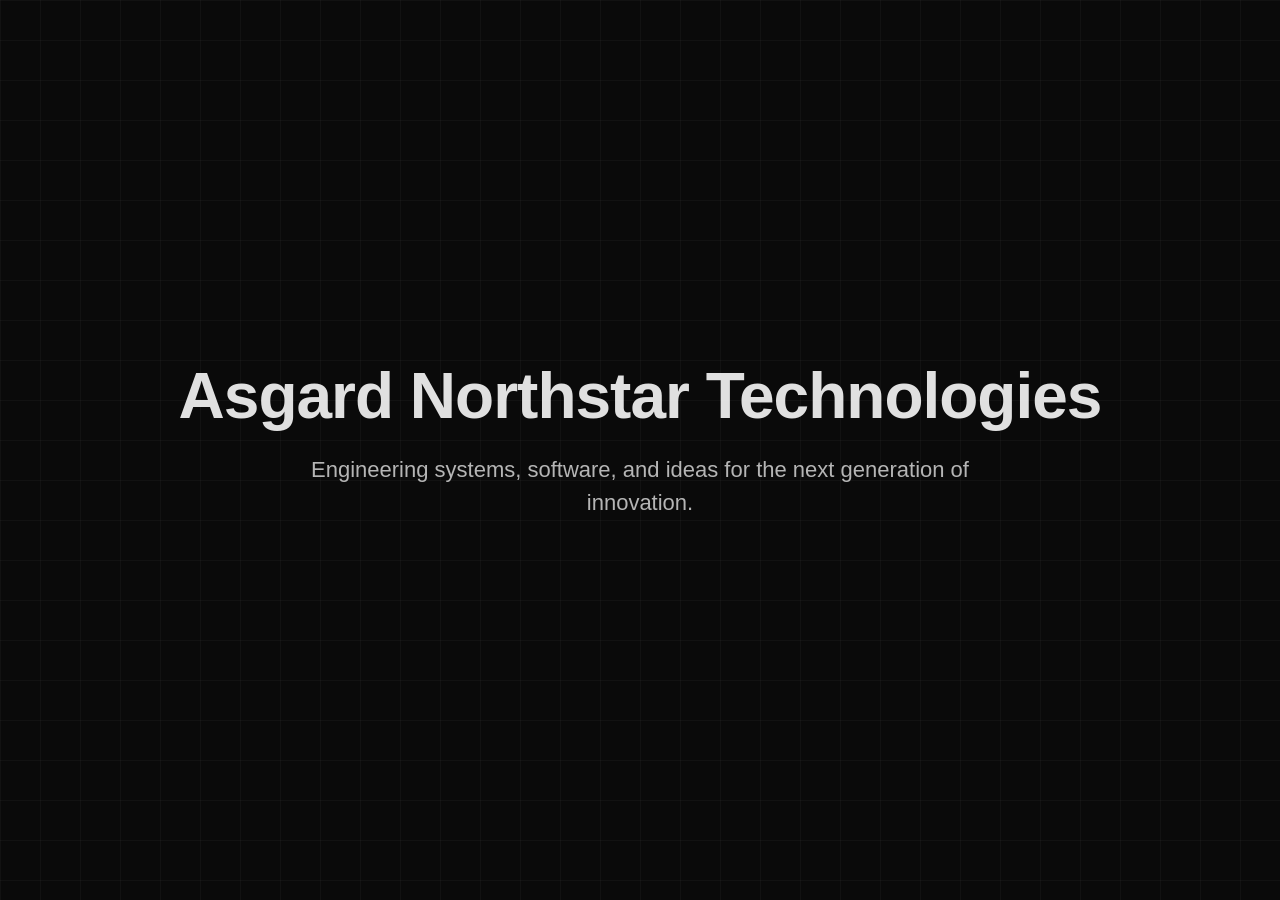
==== index.html @ 4096d84d "Refactor index.html styles and update hero text Updated styles and content in index.html for improve" ====
<!DOCTYPE html>
<html>
<head>
    <meta charset="UTF-8">
    <title>Asgard Northstar Technologies</title>
    <style>
        body {
            margin: 0;
            background: #0a0a0a;
            color: #e0e0e0;
            font-family: "Inter", Arial, sans-serif;
            overflow-x: hidden;
        }

        .hero {
            height: 100vh;
            display: flex;
            flex-direction: column;
            justify-content: center;
            align-items: center;
            text-align: center;
            padding: 0 20px;
        }

        h1 {
            font-size: 64px;
            font-weight: 600;
            margin: 0;
            letter-spacing: -1px;
        }

        p {
            font-size: 22px;
            max-width: 700px;
            margin-top: 20px;
            opacity: 0.8;
            line-height: 1.5;
        }

        .grid {
            position: absolute;
            top: 0;
            left: 0;
            width: 100%;
            height: 100%;
            background-image: 
                linear-gradient(rgba(255,255,255,0.03) 1px, transparent 1px),
                linear-gradient(90deg, rgba(255,255,255,0.03) 1px, transparent 1px);
            background-size: 40px 40px;
            pointer-events: none;
            animation: fadeGrid 6s ease-in-out infinite alternate;
        }

        @keyframes fadeGrid {
            from { opacity: 0.05; }
            to { opacity: 0.15; }
        }
    </style>
</head>
<body>

<div class="grid"></div>

<div class="hero">
    <h1>Asgard Northstar Technologies</h1>
    <p>Engineering systems, software, and ideas for the next generation of innovation.</p>
</div>

</body>
</html>
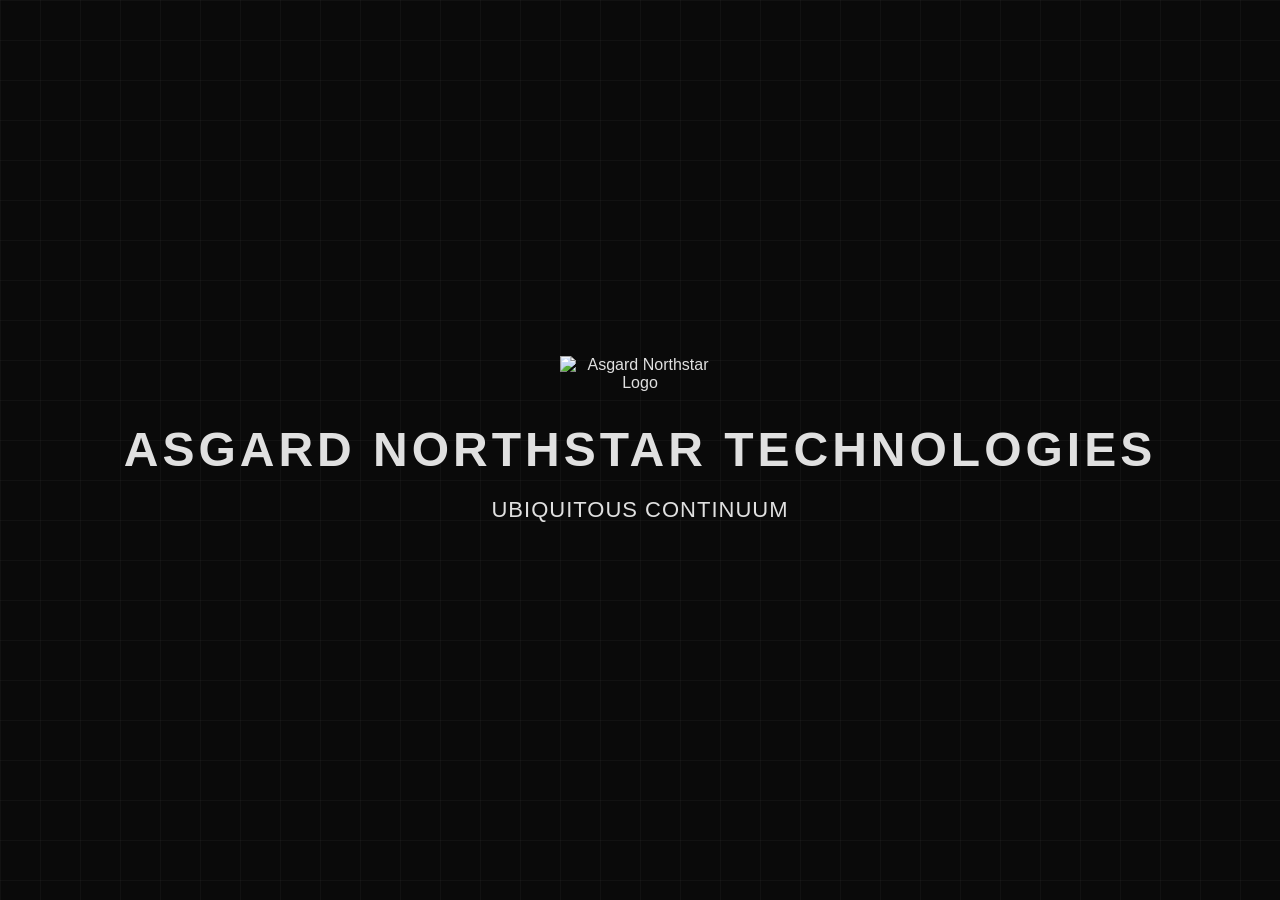
==== commit 2ee6b21d: "Revise branding elements in index.html Updated title and header text for branding consistency. Added" ====
--- a/index.html
+++ b/index.html
@@ -2,13 +2,13 @@
 <html>
 <head>
     <meta charset="UTF-8">
-    <title>Asgard Northstar Technologies</title>
+    <title>ASGARD NORTHSTAR TECHNOLOGIES</title>
     <style>
         body {
             margin: 0;
             background: #0a0a0a;
             color: #e0e0e0;
-            font-family: "Inter", Arial, sans-serif;
+            font-family: "Inter", "Segoe UI", Arial, sans-serif;
             overflow-x: hidden;
         }
 
@@ -22,19 +22,29 @@
             padding: 0 20px;
         }
 
+        .logo {
+            width: 160px;
+            margin-bottom: 30px;
+            opacity: 0;
+            animation: fadeIn 1.5s ease forwards;
+        }
+
         h1 {
-            font-size: 64px;
+            font-size: 48px;
             font-weight: 600;
             margin: 0;
-            letter-spacing: -1px;
+            letter-spacing: 4px;
+            opacity: 0;
+            animation: fadeIn 1.5s ease forwards 0.3s;
         }
 
         p {
             font-size: 22px;
             max-width: 700px;
             margin-top: 20px;
-            opacity: 0.8;
-            line-height: 1.5;
+            opacity: 0;
+            animation: fadeIn 1.5s ease forwards 0.6s;
+            letter-spacing: 1px;
         }
 
         .grid {
@@ -55,6 +65,11 @@
             from { opacity: 0.05; }
             to { opacity: 0.15; }
         }
+
+        @keyframes fadeIn {
+            from { opacity: 0; transform: translateY(10px); }
+            to { opacity: 1; transform: translateY(0); }
+        }
     </style>
 </head>
 <body>
@@ -62,8 +77,9 @@
 <div class="grid"></div>
 
 <div class="hero">
-    <h1>Asgard Northstar Technologies</h1>
-    <p>Engineering systems, software, and ideas for the next generation of innovation.</p>
+    <img src="logo.png" class="logo" alt="Asgard Northstar Logo">
+    <h1>ASGARD NORTHSTAR TECHNOLOGIES</h1>
+    <p>UBIQUITOUS CONTINUUM</p>
 </div>
 
 </body>
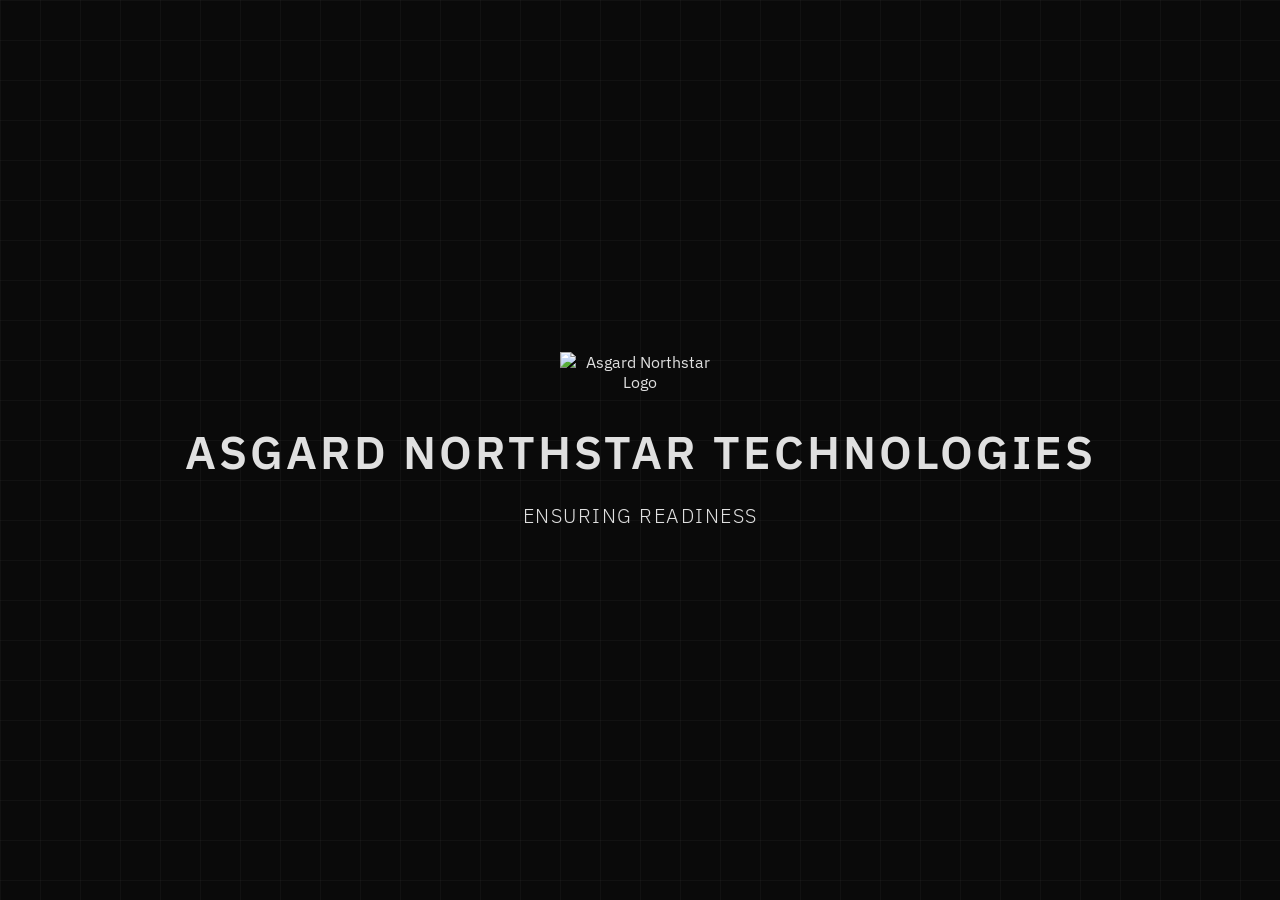
==== commit 07a2b17a: "Revise styles and update hero section text Updated font family to 'IBM Plex Sans' and adjusted font " ====
--- a/index.html
+++ b/index.html
@@ -3,12 +3,16 @@
 <head>
     <meta charset="UTF-8">
     <title>ASGARD NORTHSTAR TECHNOLOGIES</title>
+
+    <!-- Palantir‑style font stack -->
     <style>
+        @import url('https://fonts.googleapis.com/css2?family=IBM+Plex+Sans:wght@300;400;600&display=swap');
+
         body {
             margin: 0;
             background: #0a0a0a;
             color: #e0e0e0;
-            font-family: "Inter", "Segoe UI", Arial, sans-serif;
+            font-family: "IBM Plex Sans", "Segoe UI", Arial, sans-serif;
             overflow-x: hidden;
         }
 
@@ -30,21 +34,22 @@
         }
 
         h1 {
-            font-size: 48px;
+            font-size: 46px;
             font-weight: 600;
             margin: 0;
-            letter-spacing: 4px;
+            letter-spacing: 3px;
             opacity: 0;
             animation: fadeIn 1.5s ease forwards 0.3s;
         }
 
         p {
-            font-size: 22px;
+            font-size: 20px;
             max-width: 700px;
             margin-top: 20px;
             opacity: 0;
             animation: fadeIn 1.5s ease forwards 0.6s;
-            letter-spacing: 1px;
+            letter-spacing: 1.5px;
+            font-weight: 300;
         }
 
         .grid {
@@ -79,7 +84,7 @@
 <div class="hero">
     <img src="logo.png" class="logo" alt="Asgard Northstar Logo">
     <h1>ASGARD NORTHSTAR TECHNOLOGIES</h1>
-    <p>UBIQUITOUS CONTINUUM</p>
+    <p>ENSURING READINESS</p>
 </div>
 
 </body>
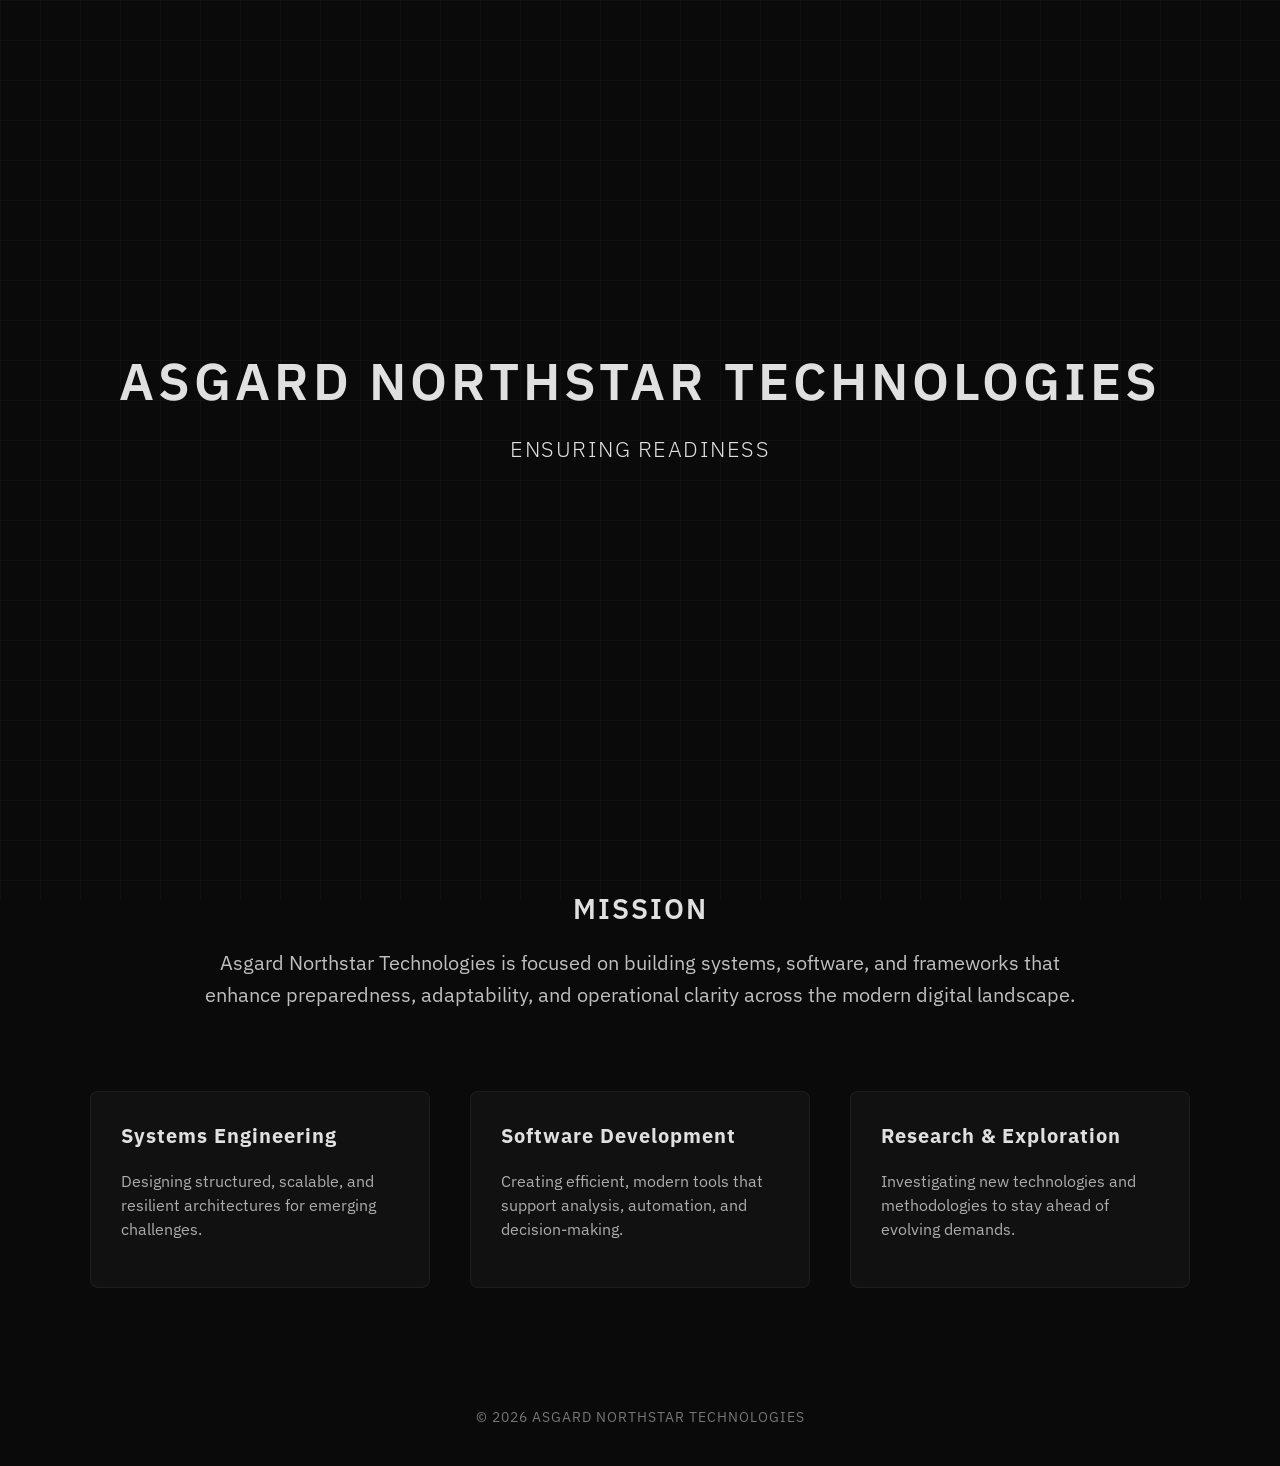
==== commit 75e80947: "Refactor index.html for layout and style improvements Updated styles and structure for the hero and " ====
--- a/index.html
+++ b/index.html
@@ -4,7 +4,7 @@
     <meta charset="UTF-8">
     <title>ASGARD NORTHSTAR TECHNOLOGIES</title>
 
-    <!-- Palantir‑style font stack -->
+    <!-- Palantir-style font -->
     <style>
         @import url('https://fonts.googleapis.com/css2?family=IBM+Plex+Sans:wght@300;400;600&display=swap');
 
@@ -16,44 +16,9 @@
             overflow-x: hidden;
         }
 
-        .hero {
-            height: 100vh;
-            display: flex;
-            flex-direction: column;
-            justify-content: center;
-            align-items: center;
-            text-align: center;
-            padding: 0 20px;
-        }
-
-        .logo {
-            width: 160px;
-            margin-bottom: 30px;
-            opacity: 0;
-            animation: fadeIn 1.5s ease forwards;
-        }
-
-        h1 {
-            font-size: 46px;
-            font-weight: 600;
-            margin: 0;
-            letter-spacing: 3px;
-            opacity: 0;
-            animation: fadeIn 1.5s ease forwards 0.3s;
-        }
-
-        p {
-            font-size: 20px;
-            max-width: 700px;
-            margin-top: 20px;
-            opacity: 0;
-            animation: fadeIn 1.5s ease forwards 0.6s;
-            letter-spacing: 1.5px;
-            font-weight: 300;
-        }
-
+        /* Subtle animated grid background */
         .grid {
-            position: absolute;
+            position: fixed;
             top: 0;
             left: 0;
             width: 100%;
@@ -64,6 +29,7 @@
             background-size: 40px 40px;
             pointer-events: none;
             animation: fadeGrid 6s ease-in-out infinite alternate;
+            z-index: -1;
         }
 
         @keyframes fadeGrid {
@@ -71,21 +37,151 @@
             to { opacity: 0.15; }
         }
 
+        /* HERO SECTION */
+        .hero {
+            height: 90vh;
+            display: flex;
+            flex-direction: column;
+            justify-content: center;
+            align-items: center;
+            text-align: center;
+            padding: 0 20px;
+        }
+
+        h1 {
+            font-size: 52px;
+            font-weight: 600;
+            margin: 0;
+            letter-spacing: 4px;
+            opacity: 0;
+            animation: fadeIn 1.5s ease forwards;
+        }
+
+        .tagline {
+            font-size: 22px;
+            margin-top: 20px;
+            opacity: 0;
+            animation: fadeIn 1.5s ease forwards 0.3s;
+            letter-spacing: 1.5px;
+            font-weight: 300;
+        }
+
+        /* SECTION HEADERS */
+        .section-title {
+            font-size: 28px;
+            font-weight: 600;
+            letter-spacing: 2px;
+            margin-bottom: 20px;
+            text-align: center;
+        }
+
+        /* MISSION SECTION */
+        .mission {
+            max-width: 900px;
+            margin: 80px auto;
+            text-align: center;
+            padding: 0 20px;
+        }
+
+        .mission p {
+            font-size: 20px;
+            line-height: 1.6;
+            opacity: 0.85;
+        }
+
+        /* CAPABILITIES SECTION */
+        .capabilities {
+            max-width: 1100px;
+            margin: 80px auto;
+            padding: 0 20px;
+            display: grid;
+            grid-template-columns: repeat(auto-fit, minmax(260px, 1fr));
+            gap: 40px;
+        }
+
+        .cap-block {
+            background: rgba(255,255,255,0.03);
+            padding: 30px;
+            border-radius: 8px;
+            border: 1px solid rgba(255,255,255,0.05);
+            transition: 0.3s ease;
+        }
+
+        .cap-block:hover {
+            background: rgba(255,255,255,0.06);
+            transform: translateY(-4px);
+        }
+
+        .cap-block h3 {
+            margin-top: 0;
+            font-size: 20px;
+            letter-spacing: 1px;
+        }
+
+        .cap-block p {
+            font-size: 16px;
+            opacity: 0.75;
+            line-height: 1.5;
+        }
+
+        /* FOOTER */
+        footer {
+            text-align: center;
+            padding: 40px;
+            opacity: 0.5;
+            font-size: 14px;
+            letter-spacing: 1px;
+        }
+
+        /* Fade-in animation */
         @keyframes fadeIn {
             from { opacity: 0; transform: translateY(10px); }
             to { opacity: 1; transform: translateY(0); }
         }
     </style>
 </head>
+
 <body>
 
 <div class="grid"></div>
 
+<!-- HERO -->
 <div class="hero">
-    <img src="logo.png" class="logo" alt="Asgard Northstar Logo">
     <h1>ASGARD NORTHSTAR TECHNOLOGIES</h1>
-    <p>ENSURING READINESS</p>
+    <div class="tagline">ENSURING READINESS</div>
 </div>
+
+<!-- MISSION -->
+<div class="mission">
+    <div class="section-title">MISSION</div>
+    <p>
+        Asgard Northstar Technologies is focused on building systems, software, and frameworks 
+        that enhance preparedness, adaptability, and operational clarity across the modern digital landscape.
+    </p>
+</div>
+
+<!-- CAPABILITIES -->
+<div class="capabilities">
+    <div class="cap-block">
+        <h3>Systems Engineering</h3>
+        <p>Designing structured, scalable, and resilient architectures for emerging challenges.</p>
+    </div>
+
+    <div class="cap-block">
+        <h3>Software Development</h3>
+        <p>Creating efficient, modern tools that support analysis, automation, and decision-making.</p>
+    </div>
+
+    <div class="cap-block">
+        <h3>Research & Exploration</h3>
+        <p>Investigating new technologies and methodologies to stay ahead of evolving demands.</p>
+    </div>
+</div>
+
+<!-- FOOTER -->
+<footer>
+    © 2026 ASGARD NORTHSTAR TECHNOLOGIES
+</footer>
 
 </body>
 </html>
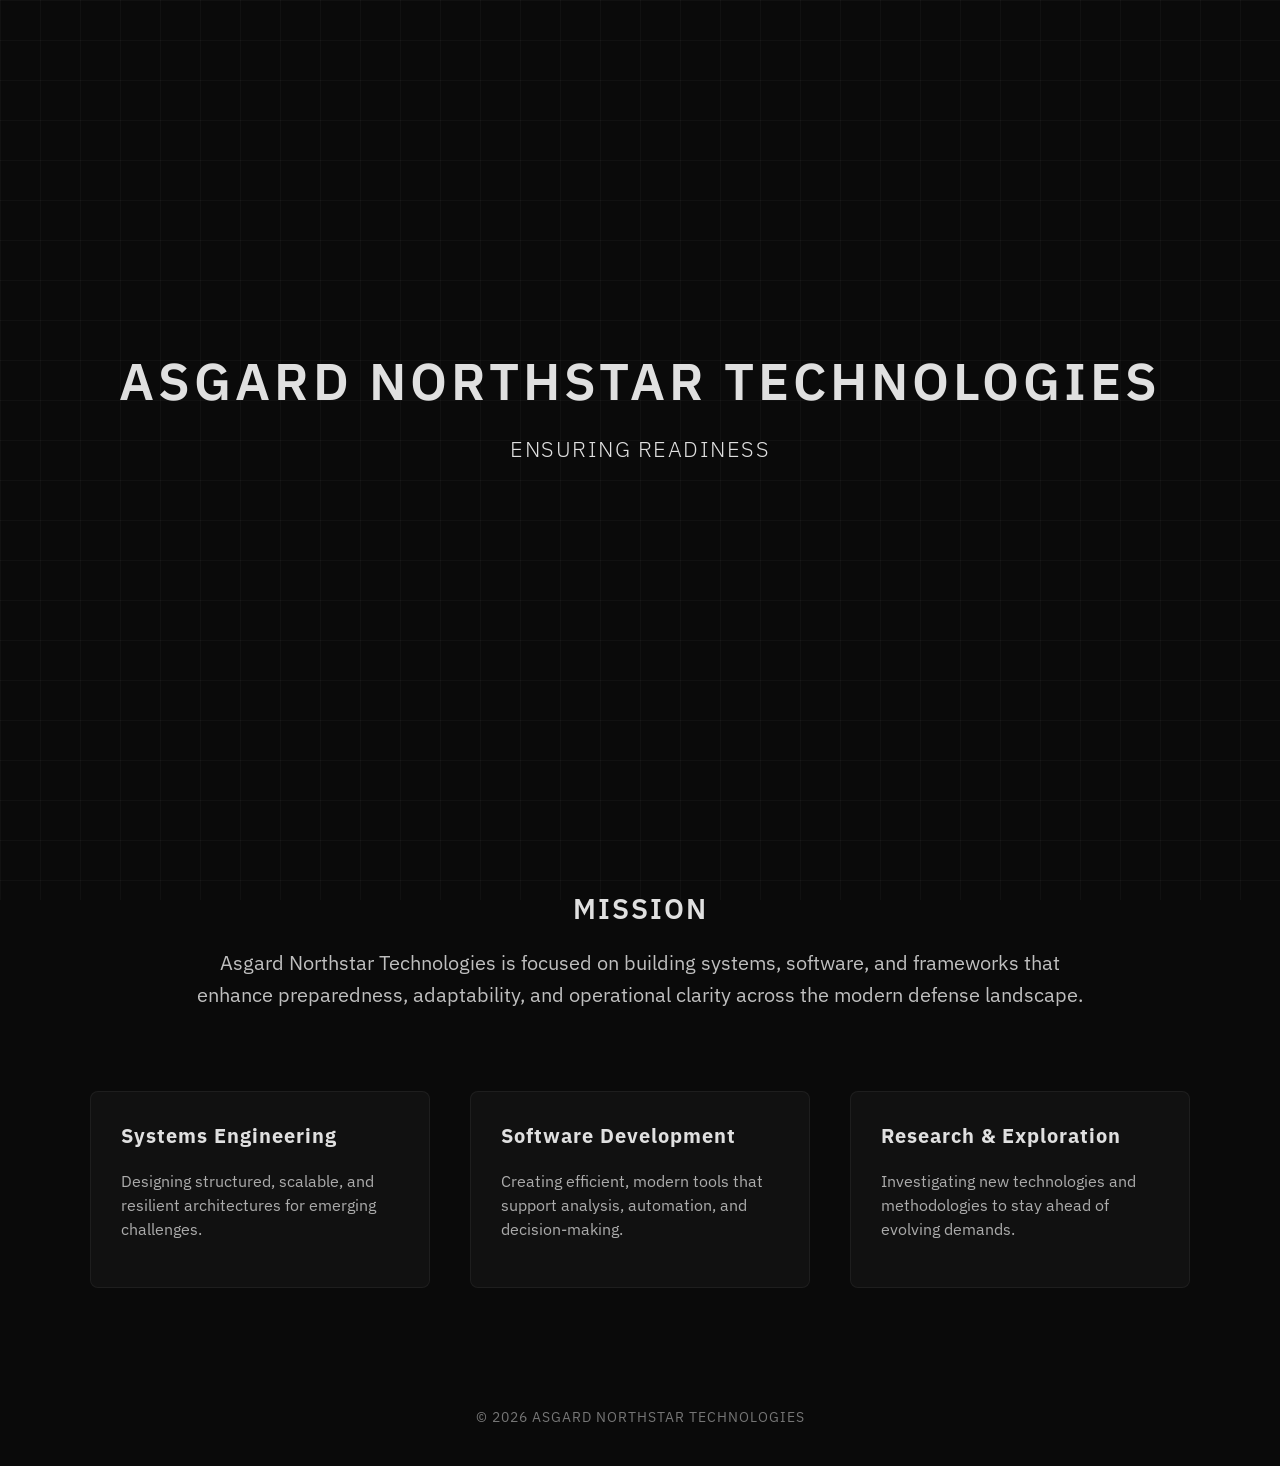
==== commit 44d149f7: "Update mission statement to reflect defense focus" ====
--- a/index.html
+++ b/index.html
@@ -156,7 +156,7 @@
     <div class="section-title">MISSION</div>
     <p>
         Asgard Northstar Technologies is focused on building systems, software, and frameworks 
-        that enhance preparedness, adaptability, and operational clarity across the modern digital landscape.
+        that enhance preparedness, adaptability, and operational clarity across the modern defense landscape.
     </p>
 </div>
 
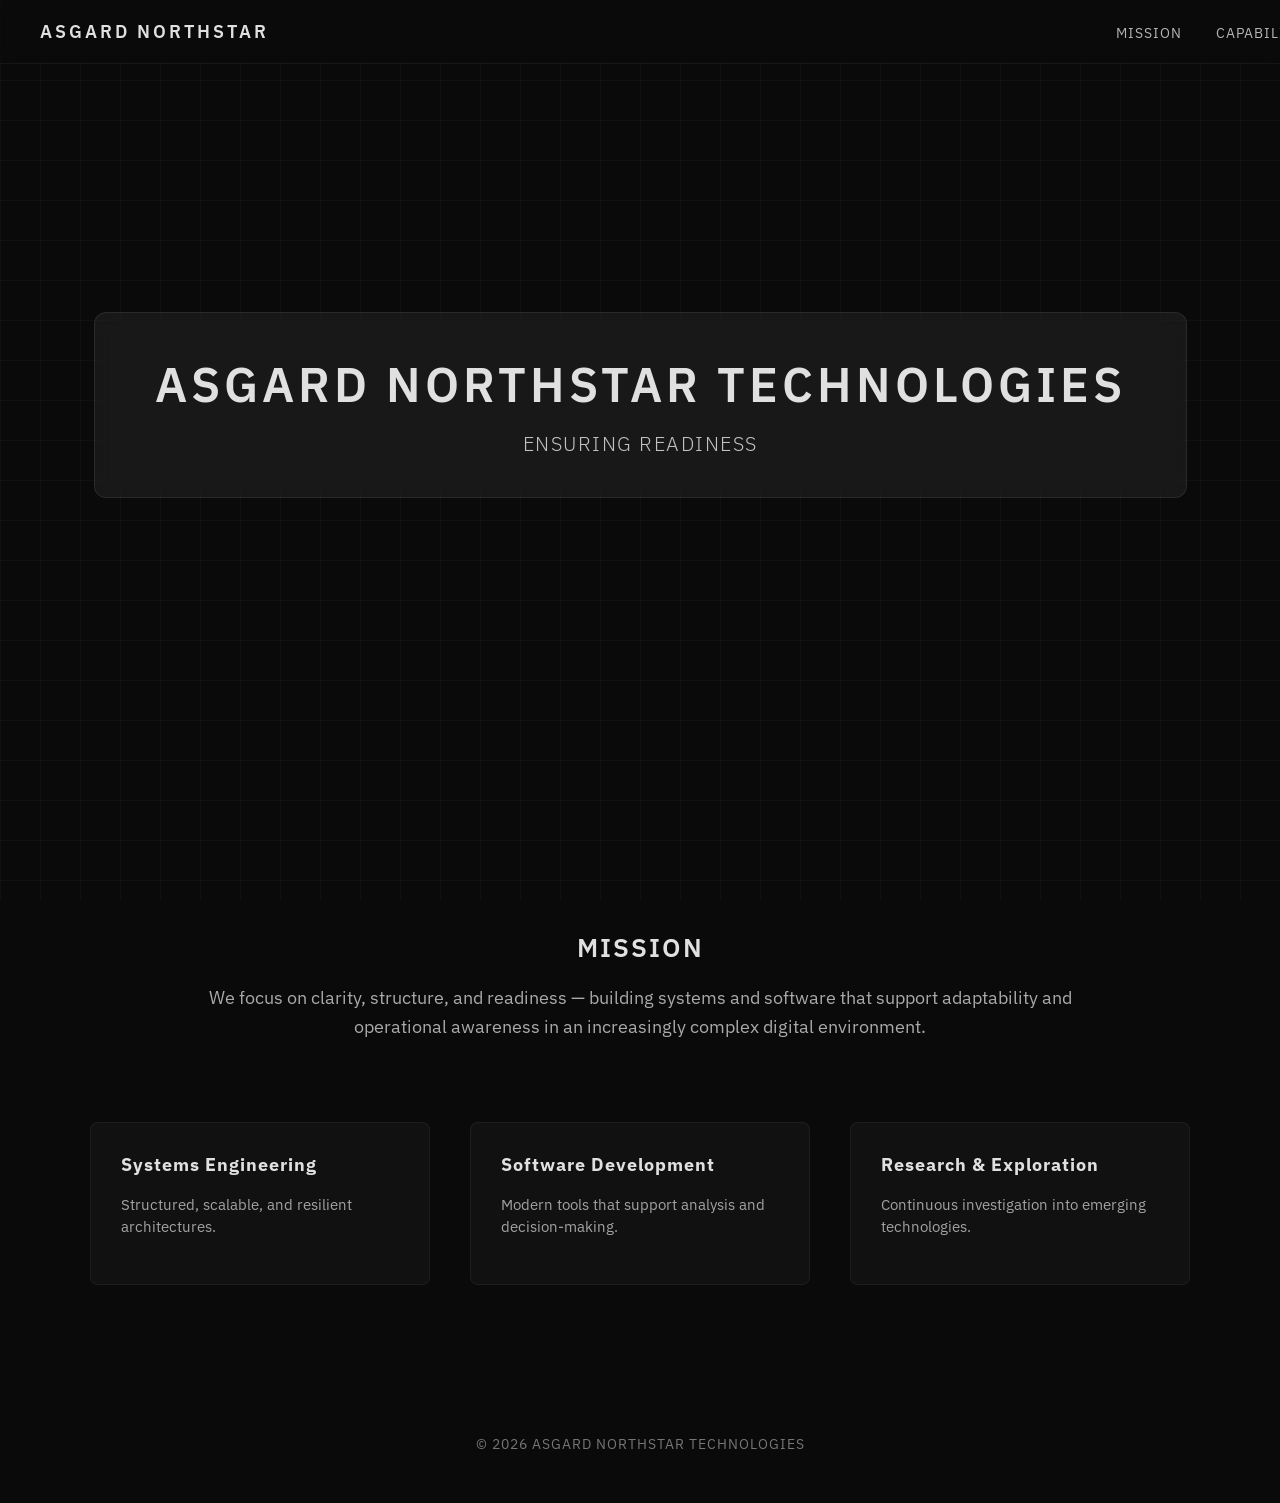
==== commit 76a7f7c8: "Refactor index.html for improved layout and styling Updated the title and improved the layout and st" ====
--- a/index.html
+++ b/index.html
@@ -2,7 +2,7 @@
 <html>
 <head>
     <meta charset="UTF-8">
-    <title>ASGARD NORTHSTAR TECHNOLOGIES</title>
+    <title>AsgardNorthstar</title>
 
     <!-- Palantir-style font -->
     <style>
@@ -16,7 +16,43 @@
             overflow-x: hidden;
         }
 
-        /* Subtle animated grid background */
+        /* NAVIGATION */
+        nav {
+            width: 100%;
+            padding: 20px 40px;
+            display: flex;
+            justify-content: space-between;
+            align-items: center;
+            position: fixed;
+            top: 0;
+            left: 0;
+            background: rgba(10,10,10,0.6);
+            backdrop-filter: blur(8px);
+            border-bottom: 1px solid rgba(255,255,255,0.05);
+            z-index: 10;
+        }
+
+        nav .brand {
+            font-size: 18px;
+            letter-spacing: 3px;
+            font-weight: 600;
+        }
+
+        nav .links a {
+            margin-left: 30px;
+            text-decoration: none;
+            color: #e0e0e0;
+            font-size: 14px;
+            letter-spacing: 1px;
+            opacity: 0.8;
+            transition: 0.2s ease;
+        }
+
+        nav .links a:hover {
+            opacity: 1;
+        }
+
+        /* GRID BACKGROUND */
         .grid {
             position: fixed;
             top: 0;
@@ -37,7 +73,7 @@
             to { opacity: 0.15; }
         }
 
-        /* HERO SECTION */
+        /* HERO */
         .hero {
             height: 90vh;
             display: flex;
@@ -48,48 +84,54 @@
             padding: 0 20px;
         }
 
+        .hero-panel {
+            background: rgba(255,255,255,0.06);
+            backdrop-filter: blur(10px);
+            padding: 40px 60px;
+            border-radius: 12px;
+            border: 1px solid rgba(255,255,255,0.08);
+            animation: fadeIn 1.5s ease forwards;
+        }
+
         h1 {
-            font-size: 52px;
+            font-size: 48px;
             font-weight: 600;
             margin: 0;
             letter-spacing: 4px;
-            opacity: 0;
-            animation: fadeIn 1.5s ease forwards;
         }
 
         .tagline {
-            font-size: 22px;
-            margin-top: 20px;
-            opacity: 0;
-            animation: fadeIn 1.5s ease forwards 0.3s;
+            font-size: 20px;
+            margin-top: 15px;
             letter-spacing: 1.5px;
             font-weight: 300;
-        }
-
-        /* SECTION HEADERS */
+            opacity: 0.85;
+        }
+
+        /* SECTION TITLES */
         .section-title {
-            font-size: 28px;
+            font-size: 26px;
             font-weight: 600;
             letter-spacing: 2px;
             margin-bottom: 20px;
             text-align: center;
         }
 
-        /* MISSION SECTION */
+        /* MISSION */
         .mission {
             max-width: 900px;
-            margin: 80px auto;
+            margin: 120px auto 80px auto;
             text-align: center;
             padding: 0 20px;
         }
 
         .mission p {
-            font-size: 20px;
+            font-size: 18px;
             line-height: 1.6;
-            opacity: 0.85;
-        }
-
-        /* CAPABILITIES SECTION */
+            opacity: 0.75;
+        }
+
+        /* CAPABILITIES */
         .capabilities {
             max-width: 1100px;
             margin: 80px auto;
@@ -114,23 +156,24 @@
 
         .cap-block h3 {
             margin-top: 0;
-            font-size: 20px;
+            font-size: 18px;
             letter-spacing: 1px;
         }
 
         .cap-block p {
-            font-size: 16px;
-            opacity: 0.75;
+            font-size: 15px;
+            opacity: 0.7;
             line-height: 1.5;
         }
 
         /* FOOTER */
         footer {
             text-align: center;
-            padding: 40px;
+            padding: 50px;
             opacity: 0.5;
             font-size: 14px;
             letter-spacing: 1px;
+            margin-top: 100px;
         }
 
         /* Fade-in animation */
@@ -145,36 +188,46 @@
 
 <div class="grid"></div>
 
+<nav>
+    <div class="brand">ASGARD NORTHSTAR</div>
+    <div class="links">
+        <a href="#mission">MISSION</a>
+        <a href="#capabilities">CAPABILITIES</a>
+    </div>
+</nav>
+
 <!-- HERO -->
 <div class="hero">
-    <h1>ASGARD NORTHSTAR TECHNOLOGIES</h1>
-    <div class="tagline">ENSURING READINESS</div>
+    <div class="hero-panel">
+        <h1>ASGARD NORTHSTAR TECHNOLOGIES</h1>
+        <div class="tagline">ENSURING READINESS</div>
+    </div>
 </div>
 
 <!-- MISSION -->
-<div class="mission">
+<div id="mission" class="mission">
     <div class="section-title">MISSION</div>
     <p>
-        Asgard Northstar Technologies is focused on building systems, software, and frameworks 
-        that enhance preparedness, adaptability, and operational clarity across the modern defense landscape.
+        We focus on clarity, structure, and readiness — building systems and software that support 
+        adaptability and operational awareness in an increasingly complex digital environment.
     </p>
 </div>
 
 <!-- CAPABILITIES -->
-<div class="capabilities">
+<div id="capabilities" class="capabilities">
     <div class="cap-block">
         <h3>Systems Engineering</h3>
-        <p>Designing structured, scalable, and resilient architectures for emerging challenges.</p>
+        <p>Structured, scalable, and resilient architectures.</p>
     </div>
 
     <div class="cap-block">
         <h3>Software Development</h3>
-        <p>Creating efficient, modern tools that support analysis, automation, and decision-making.</p>
+        <p>Modern tools that support analysis and decision-making.</p>
     </div>
 
     <div class="cap-block">
         <h3>Research & Exploration</h3>
-        <p>Investigating new technologies and methodologies to stay ahead of evolving demands.</p>
+        <p>Continuous investigation into emerging technologies.</p>
     </div>
 </div>
 
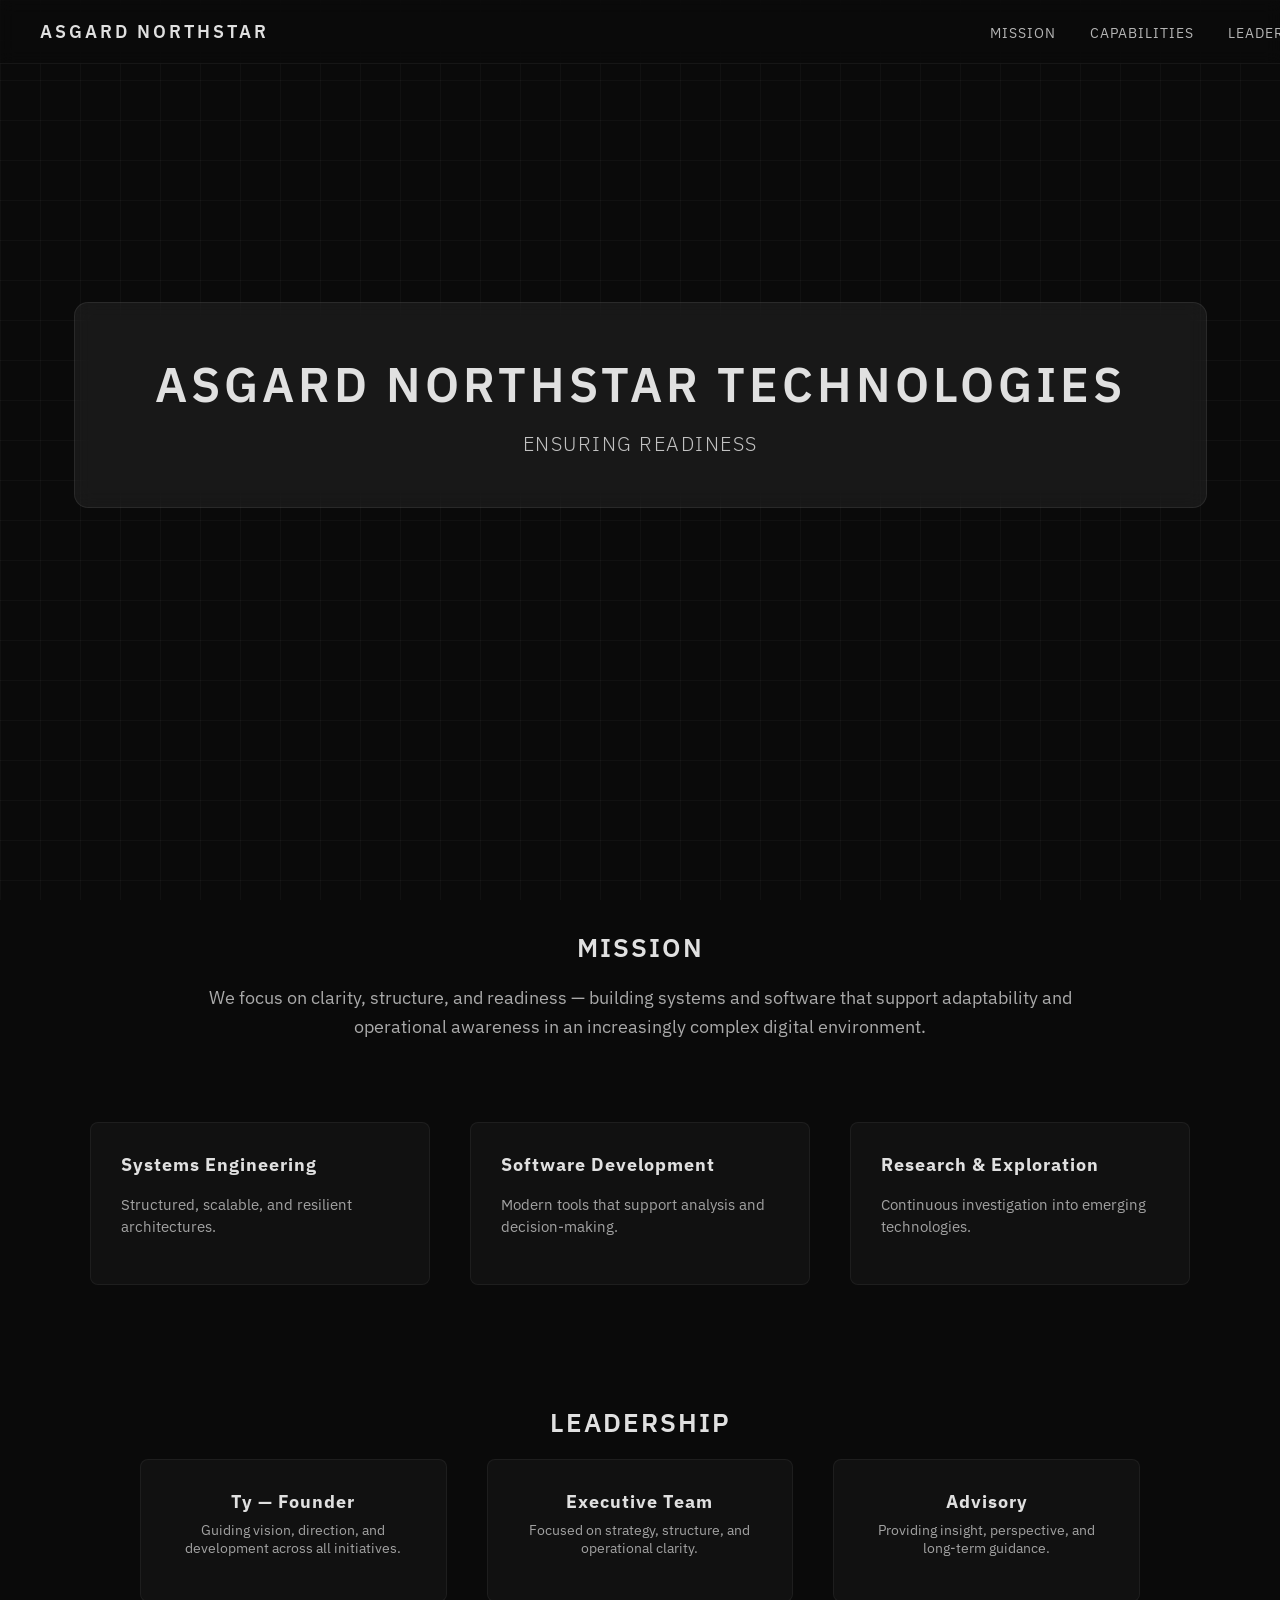
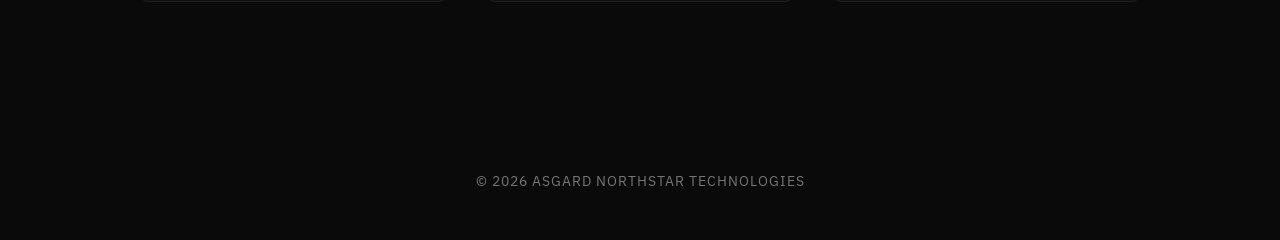
==== commit ad086497: "Implement leadership section in index.html Added leadership section with team members and their role" ====
--- a/index.html
+++ b/index.html
@@ -77,7 +77,6 @@
         .hero {
             height: 90vh;
             display: flex;
-            flex-direction: column;
             justify-content: center;
             align-items: center;
             text-align: center;
@@ -87,8 +86,8 @@
         .hero-panel {
             background: rgba(255,255,255,0.06);
             backdrop-filter: blur(10px);
-            padding: 40px 60px;
-            border-radius: 12px;
+            padding: 50px 80px;
+            border-radius: 14px;
             border: 1px solid rgba(255,255,255,0.08);
             animation: fadeIn 1.5s ease forwards;
         }
@@ -166,6 +165,39 @@
             line-height: 1.5;
         }
 
+        /* LEADERSHIP */
+        .leadership {
+            max-width: 1000px;
+            margin: 120px auto;
+            padding: 0 20px;
+        }
+
+        .leader-grid {
+            display: grid;
+            grid-template-columns: repeat(auto-fit, minmax(260px, 1fr));
+            gap: 40px;
+        }
+
+        .leader {
+            background: rgba(255,255,255,0.03);
+            padding: 30px;
+            border-radius: 8px;
+            border: 1px solid rgba(255,255,255,0.05);
+            text-align: center;
+        }
+
+        .leader h3 {
+            margin: 0;
+            font-size: 18px;
+            letter-spacing: 1px;
+        }
+
+        .leader p {
+            font-size: 14px;
+            opacity: 0.7;
+            margin-top: 8px;
+        }
+
         /* FOOTER */
         footer {
             text-align: center;
@@ -193,6 +225,7 @@
     <div class="links">
         <a href="#mission">MISSION</a>
         <a href="#capabilities">CAPABILITIES</a>
+        <a href="#leadership">LEADERSHIP</a>
     </div>
 </nav>
 
@@ -231,6 +264,25 @@
     </div>
 </div>
 
+<!-- LEADERSHIP -->
+<div id="leadership" class="leadership">
+    <div class="section-title">LEADERSHIP</div>
+    <div class="leader-grid">
+        <div class="leader">
+            <h3>Ty — Founder</h3>
+            <p>Guiding vision, direction, and development across all initiatives.</p>
+        </div>
+        <div class="leader">
+            <h3>Executive Team</h3>
+            <p>Focused on strategy, structure, and operational clarity.</p>
+        </div>
+        <div class="leader">
+            <h3>Advisory</h3>
+            <p>Providing insight, perspective, and long‑term guidance.</p>
+        </div>
+    </div>
+</div>
+
 <!-- FOOTER -->
 <footer>
     © 2026 ASGARD NORTHSTAR TECHNOLOGIES
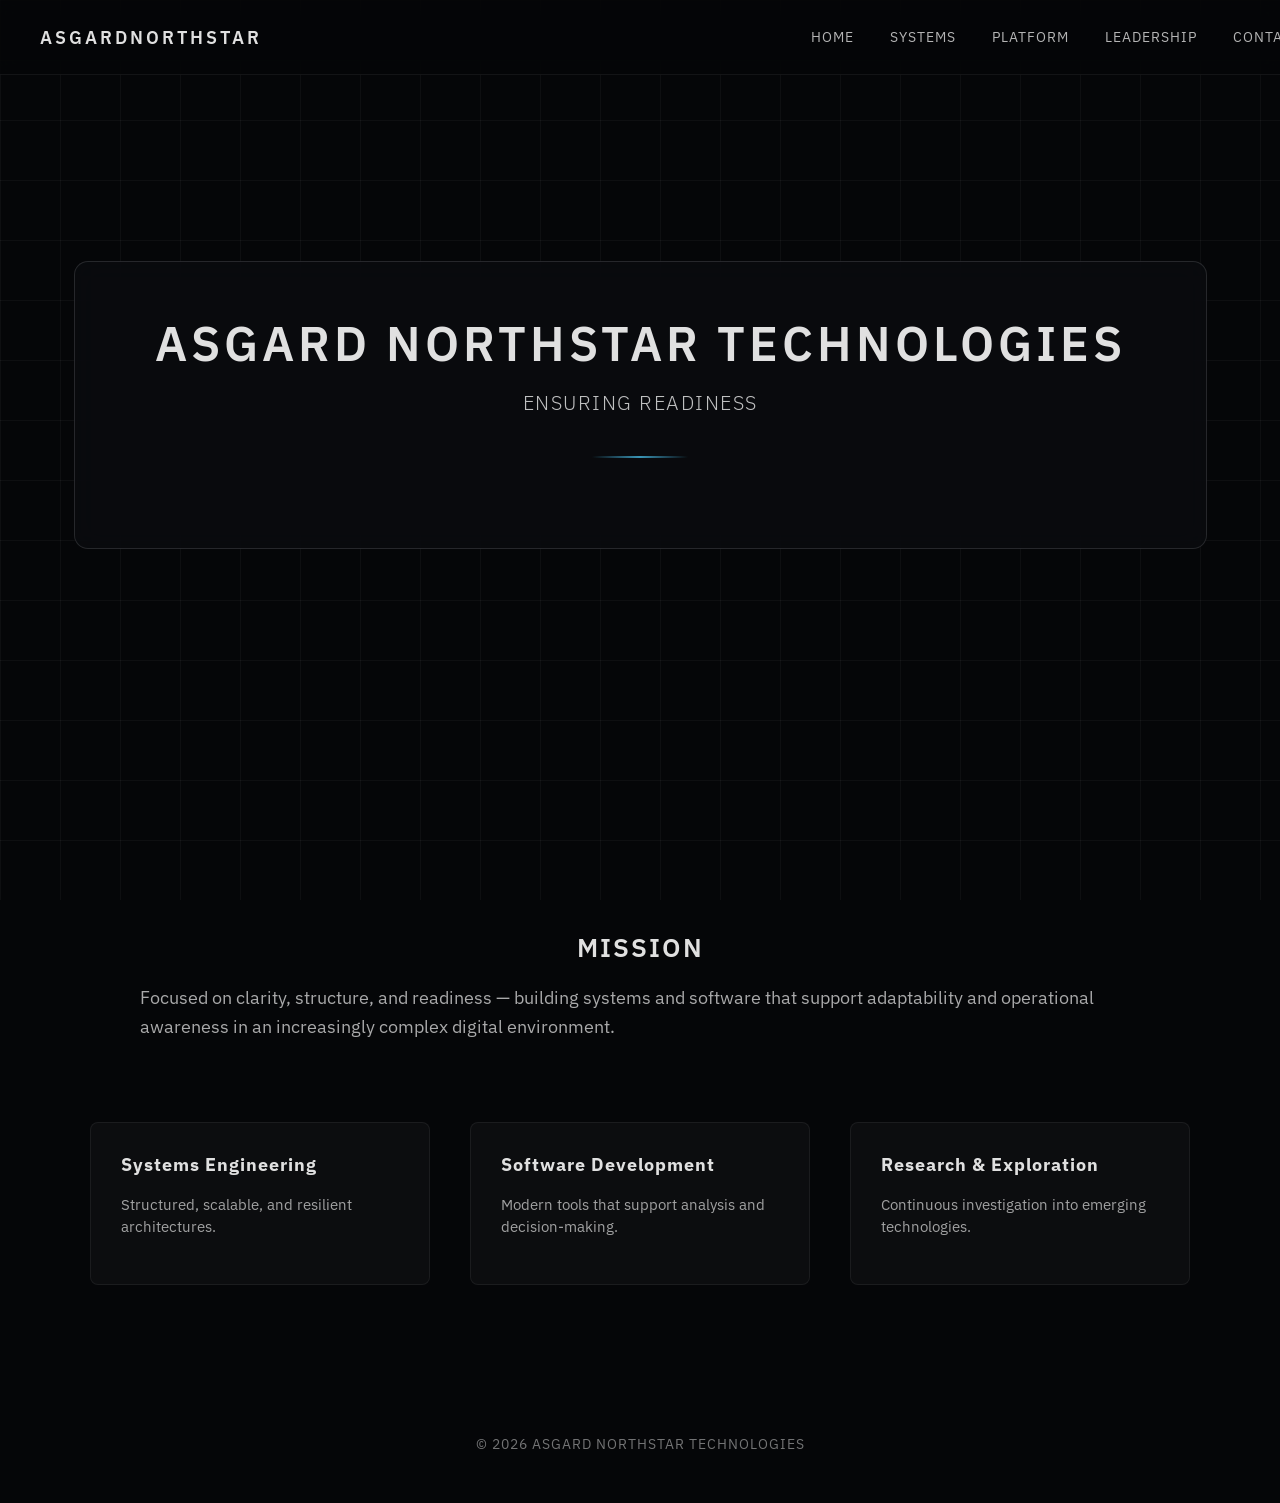
==== commit 9a2d4ea7: "Refactor index.html for layout and navigation changes Updated HTML structure and styling for improve" ====
--- a/index.html
+++ b/index.html
@@ -3,290 +3,75 @@
 <head>
     <meta charset="UTF-8">
     <title>AsgardNorthstar</title>
-
-    <!-- Palantir-style font -->
-    <style>
-        @import url('https://fonts.googleapis.com/css2?family=IBM+Plex+Sans:wght@300;400;600&display=swap');
-
-        body {
-            margin: 0;
-            background: #0a0a0a;
-            color: #e0e0e0;
-            font-family: "IBM Plex Sans", "Segoe UI", Arial, sans-serif;
-            overflow-x: hidden;
-        }
-
-        /* NAVIGATION */
-        nav {
-            width: 100%;
-            padding: 20px 40px;
-            display: flex;
-            justify-content: space-between;
-            align-items: center;
-            position: fixed;
-            top: 0;
-            left: 0;
-            background: rgba(10,10,10,0.6);
-            backdrop-filter: blur(8px);
-            border-bottom: 1px solid rgba(255,255,255,0.05);
-            z-index: 10;
-        }
-
-        nav .brand {
-            font-size: 18px;
-            letter-spacing: 3px;
-            font-weight: 600;
-        }
-
-        nav .links a {
-            margin-left: 30px;
-            text-decoration: none;
-            color: #e0e0e0;
-            font-size: 14px;
-            letter-spacing: 1px;
-            opacity: 0.8;
-            transition: 0.2s ease;
-        }
-
-        nav .links a:hover {
-            opacity: 1;
-        }
-
-        /* GRID BACKGROUND */
-        .grid {
-            position: fixed;
-            top: 0;
-            left: 0;
-            width: 100%;
-            height: 100%;
-            background-image: 
-                linear-gradient(rgba(255,255,255,0.03) 1px, transparent 1px),
-                linear-gradient(90deg, rgba(255,255,255,0.03) 1px, transparent 1px);
-            background-size: 40px 40px;
-            pointer-events: none;
-            animation: fadeGrid 6s ease-in-out infinite alternate;
-            z-index: -1;
-        }
-
-        @keyframes fadeGrid {
-            from { opacity: 0.05; }
-            to { opacity: 0.15; }
-        }
-
-        /* HERO */
-        .hero {
-            height: 90vh;
-            display: flex;
-            justify-content: center;
-            align-items: center;
-            text-align: center;
-            padding: 0 20px;
-        }
-
-        .hero-panel {
-            background: rgba(255,255,255,0.06);
-            backdrop-filter: blur(10px);
-            padding: 50px 80px;
-            border-radius: 14px;
-            border: 1px solid rgba(255,255,255,0.08);
-            animation: fadeIn 1.5s ease forwards;
-        }
-
-        h1 {
-            font-size: 48px;
-            font-weight: 600;
-            margin: 0;
-            letter-spacing: 4px;
-        }
-
-        .tagline {
-            font-size: 20px;
-            margin-top: 15px;
-            letter-spacing: 1.5px;
-            font-weight: 300;
-            opacity: 0.85;
-        }
-
-        /* SECTION TITLES */
-        .section-title {
-            font-size: 26px;
-            font-weight: 600;
-            letter-spacing: 2px;
-            margin-bottom: 20px;
-            text-align: center;
-        }
-
-        /* MISSION */
-        .mission {
-            max-width: 900px;
-            margin: 120px auto 80px auto;
-            text-align: center;
-            padding: 0 20px;
-        }
-
-        .mission p {
-            font-size: 18px;
-            line-height: 1.6;
-            opacity: 0.75;
-        }
-
-        /* CAPABILITIES */
-        .capabilities {
-            max-width: 1100px;
-            margin: 80px auto;
-            padding: 0 20px;
-            display: grid;
-            grid-template-columns: repeat(auto-fit, minmax(260px, 1fr));
-            gap: 40px;
-        }
-
-        .cap-block {
-            background: rgba(255,255,255,0.03);
-            padding: 30px;
-            border-radius: 8px;
-            border: 1px solid rgba(255,255,255,0.05);
-            transition: 0.3s ease;
-        }
-
-        .cap-block:hover {
-            background: rgba(255,255,255,0.06);
-            transform: translateY(-4px);
-        }
-
-        .cap-block h3 {
-            margin-top: 0;
-            font-size: 18px;
-            letter-spacing: 1px;
-        }
-
-        .cap-block p {
-            font-size: 15px;
-            opacity: 0.7;
-            line-height: 1.5;
-        }
-
-        /* LEADERSHIP */
-        .leadership {
-            max-width: 1000px;
-            margin: 120px auto;
-            padding: 0 20px;
-        }
-
-        .leader-grid {
-            display: grid;
-            grid-template-columns: repeat(auto-fit, minmax(260px, 1fr));
-            gap: 40px;
-        }
-
-        .leader {
-            background: rgba(255,255,255,0.03);
-            padding: 30px;
-            border-radius: 8px;
-            border: 1px solid rgba(255,255,255,0.05);
-            text-align: center;
-        }
-
-        .leader h3 {
-            margin: 0;
-            font-size: 18px;
-            letter-spacing: 1px;
-        }
-
-        .leader p {
-            font-size: 14px;
-            opacity: 0.7;
-            margin-top: 8px;
-        }
-
-        /* FOOTER */
-        footer {
-            text-align: center;
-            padding: 50px;
-            opacity: 0.5;
-            font-size: 14px;
-            letter-spacing: 1px;
-            margin-top: 100px;
-        }
-
-        /* Fade-in animation */
-        @keyframes fadeIn {
-            from { opacity: 0; transform: translateY(10px); }
-            to { opacity: 1; transform: translateY(0); }
-        }
-    </style>
+    <link rel="stylesheet" href="style.css">
 </head>
-
 <body>
 
-<div class="grid"></div>
+<!-- Dark geometric grid video background -->
+<video class="video-bg" autoplay muted loop playsinline>
+    <source src="grid.mp4" type="video/mp4">
+</video>
+<div class="grid-overlay"></div>
 
 <nav>
-    <div class="brand">ASGARD NORTHSTAR</div>
+    <div class="brand">ASGARDNORTHSTAR</div>
     <div class="links">
-        <a href="#mission">MISSION</a>
-        <a href="#capabilities">CAPABILITIES</a>
-        <a href="#leadership">LEADERSHIP</a>
+        <a href="index.html">HOME</a>
+        <a href="systems.html">SYSTEMS</a>
+        <a href="platform.html">PLATFORM</a>
+        <a href="leadership.html">LEADERSHIP</a>
+        <a href="contact.html">CONTACT</a>
     </div>
 </nav>
 
-<!-- HERO -->
 <div class="hero">
-    <div class="hero-panel">
+    <div class="hero-panel fade-in">
         <h1>ASGARD NORTHSTAR TECHNOLOGIES</h1>
         <div class="tagline">ENSURING READINESS</div>
+        <div class="divider"></div>
     </div>
 </div>
 
-<!-- MISSION -->
-<div id="mission" class="mission">
+<div class="section fade-in">
     <div class="section-title">MISSION</div>
     <p>
-        We focus on clarity, structure, and readiness — building systems and software that support 
+        Focused on clarity, structure, and readiness — building systems and software that support
         adaptability and operational awareness in an increasingly complex digital environment.
     </p>
 </div>
 
-<!-- CAPABILITIES -->
-<div id="capabilities" class="capabilities">
-    <div class="cap-block">
+<div class="grid-blocks fade-in">
+    <div class="block">
         <h3>Systems Engineering</h3>
         <p>Structured, scalable, and resilient architectures.</p>
     </div>
-
-    <div class="cap-block">
+    <div class="block">
         <h3>Software Development</h3>
         <p>Modern tools that support analysis and decision-making.</p>
     </div>
-
-    <div class="cap-block">
+    <div class="block">
         <h3>Research & Exploration</h3>
         <p>Continuous investigation into emerging technologies.</p>
     </div>
 </div>
 
-<!-- LEADERSHIP -->
-<div id="leadership" class="leadership">
-    <div class="section-title">LEADERSHIP</div>
-    <div class="leader-grid">
-        <div class="leader">
-            <h3>Ty — Founder</h3>
-            <p>Guiding vision, direction, and development across all initiatives.</p>
-        </div>
-        <div class="leader">
-            <h3>Executive Team</h3>
-            <p>Focused on strategy, structure, and operational clarity.</p>
-        </div>
-        <div class="leader">
-            <h3>Advisory</h3>
-            <p>Providing insight, perspective, and long‑term guidance.</p>
-        </div>
-    </div>
-</div>
-
-<!-- FOOTER -->
 <footer>
     © 2026 ASGARD NORTHSTAR TECHNOLOGIES
 </footer>
 
+<script>
+    // Scroll fade-in
+    const fadeEls = document.querySelectorAll('.fade-in');
+    const observer = new IntersectionObserver(entries => {
+        entries.forEach(entry => {
+            if (entry.isIntersecting) {
+                entry.target.classList.add('visible');
+            }
+        });
+    }, { threshold: 0.1 });
+
+    fadeEls.forEach(el => observer.observe(el));
+</script>
+
 </body>
 </html>
--- a/style.css
+++ b/style.css
@@ -0,0 +1,280 @@
+@import url('https://fonts.googleapis.com/css2?family=IBM+Plex+Sans:wght@300;400;600&display=swap');
+
+body {
+    margin: 0;
+    background: #050608;
+    color: #e0e0e0;
+    font-family: "IBM Plex Sans", "Segoe UI", Arial, sans-serif;
+    overflow-x: hidden;
+}
+
+/* NAVIGATION */
+nav {
+    width: 100%;
+    padding: 20px 40px;
+    display: flex;
+    flex-wrap: wrap;
+    justify-content: space-between;
+    align-items: center;
+    position: fixed;
+    top: 0;
+    left: 0;
+    background: rgba(5,6,8,0.85);
+    backdrop-filter: blur(10px);
+    border-bottom: 1px solid rgba(255,255,255,0.06);
+    z-index: 20;
+}
+
+nav .brand {
+    font-size: 18px;
+    letter-spacing: 3px;
+    font-weight: 600;
+}
+
+nav .links {
+    display: flex;
+    flex-wrap: wrap;
+}
+
+nav .links a {
+    margin: 8px 18px;
+    text-decoration: none;
+    color: #e0e0e0;
+    font-size: 14px;
+    letter-spacing: 1px;
+    opacity: 0.8;
+    transition: 0.2s ease;
+}
+
+nav .links a:hover {
+    opacity: 1;
+}
+
+/* VIDEO BACKGROUND + GRID OVERLAY */
+.video-bg {
+    position: fixed;
+    top: 0;
+    left: 0;
+    width: 100%;
+    height: 100%;
+    object-fit: cover;
+    opacity: 0.35;
+    z-index: -2;
+}
+
+.grid-overlay {
+    position: fixed;
+    top: 0;
+    left: 0;
+    width: 100%;
+    height: 100%;
+    background-image:
+        linear-gradient(rgba(255,255,255,0.04) 1px, transparent 1px),
+        linear-gradient(90deg, rgba(255,255,255,0.04) 1px, transparent 1px);
+    background-size: 60px 60px;
+    pointer-events: none;
+    animation: fadeGrid 6s ease-in-out infinite alternate;
+    z-index: -1;
+}
+
+@keyframes fadeGrid {
+    from { opacity: 0.04; }
+    to { opacity: 0.12; }
+}
+
+/* HERO */
+.hero {
+    height: 90vh;
+    display: flex;
+    justify-content: center;
+    align-items: center;
+    text-align: center;
+    padding: 0 20px;
+}
+
+.hero-panel {
+    background: rgba(10,12,16,0.8);
+    backdrop-filter: blur(14px);
+    padding: 50px 80px;
+    border-radius: 14px;
+    border: 1px solid rgba(255,255,255,0.12);
+    animation: fadeIn 1.5s ease forwards;
+}
+
+.hero-panel h1 {
+    font-size: 48px;
+    font-weight: 600;
+    margin: 0;
+    letter-spacing: 4px;
+}
+
+.hero-panel .tagline {
+    font-size: 20px;
+    margin-top: 15px;
+    letter-spacing: 1.5px;
+    font-weight: 300;
+    opacity: 0.85;
+}
+
+/* DARK GLOWING DIVIDER */
+.divider {
+    width: 160px;
+    height: 2px;
+    margin: 40px auto;
+    background: radial-gradient(circle, #4fd1ff 0%, transparent 60%);
+    opacity: 0.7;
+}
+
+/* SECTION TITLES */
+.section-title {
+    font-size: 26px;
+    font-weight: 600;
+    letter-spacing: 2px;
+    margin-bottom: 20px;
+    text-align: center;
+}
+
+/* GENERIC SECTIONS */
+.section {
+    max-width: 1000px;
+    margin: 120px auto 80px auto;
+    padding: 0 20px;
+}
+
+.section p {
+    font-size: 18px;
+    line-height: 1.6;
+    opacity: 0.75;
+}
+
+/* GRID BLOCKS */
+.grid-blocks {
+    max-width: 1100px;
+    margin: 80px auto;
+    padding: 0 20px;
+    display: grid;
+    grid-template-columns: repeat(auto-fit, minmax(260px, 1fr));
+    gap: 40px;
+}
+
+.block {
+    background: rgba(255,255,255,0.03);
+    padding: 30px;
+    border-radius: 8px;
+    border: 1px solid rgba(255,255,255,0.06);
+    transition: 0.3s ease;
+}
+
+.block:hover {
+    background: rgba(255,255,255,0.06);
+    transform: translateY(-4px);
+}
+
+.block h3 {
+    margin-top: 0;
+    font-size: 18px;
+    letter-spacing: 1px;
+}
+
+.block p {
+    font-size: 15px;
+    opacity: 0.7;
+    line-height: 1.5;
+}
+
+/* LEADERSHIP */
+.leader-grid {
+    display: grid;
+    grid-template-columns: repeat(auto-fit, minmax(260px, 1fr));
+    gap: 40px;
+}
+
+.leader {
+    background: rgba(255,255,255,0.03);
+    padding: 30px;
+    border-radius: 8px;
+    border: 1px solid rgba(255,255,255,0.06);
+    text-align: center;
+}
+
+.leader h3 {
+    margin: 0;
+    font-size: 18px;
+    letter-spacing: 1px;
+}
+
+.leader p {
+    font-size: 14px;
+    opacity: 0.7;
+    margin-top: 8px;
+}
+
+/* CONTACT FORM (STATIC) */
+.contact-form {
+    max-width: 600px;
+    margin: 40px auto;
+    padding: 0 20px;
+}
+
+.contact-form label {
+    display: block;
+    font-size: 14px;
+    margin-bottom: 6px;
+    opacity: 0.8;
+}
+
+.contact-form input,
+.contact-form textarea {
+    width: 100%;
+    padding: 10px 12px;
+    margin-bottom: 16px;
+    border-radius: 6px;
+    border: 1px solid rgba(255,255,255,0.15);
+    background: rgba(10,12,16,0.9);
+    color: #e0e0e0;
+    font-family: inherit;
+}
+
+.contact-form button {
+    padding: 10px 20px;
+    border-radius: 6px;
+    border: 1px solid rgba(255,255,255,0.3);
+    background: transparent;
+    color: #e0e0e0;
+    letter-spacing: 1px;
+    font-size: 14px;
+    cursor: pointer;
+    transition: 0.2s ease;
+}
+
+.contact-form button:hover {
+    background: rgba(255,255,255,0.08);
+}
+
+/* FOOTER */
+footer {
+    text-align: center;
+    padding: 50px;
+    opacity: 0.5;
+    font-size: 14px;
+    letter-spacing: 1px;
+    margin-top: 100px;
+}
+
+/* SCROLL FADE ANIMATIONS */
+.fade-in {
+    opacity: 0;
+    transform: translateY(10px);
+    transition: opacity 0.8s ease, transform 0.8s ease;
+}
+
+.fade-in.visible {
+    opacity: 1;
+    transform: translateY(0);
+}
+
+/* KEYFRAME FOR HERO */
+@keyframes fadeIn {
+    from { opacity: 0; transform: translateY(10px); }
+    to { opacity: 1; transform: translateY(0); }
+}
